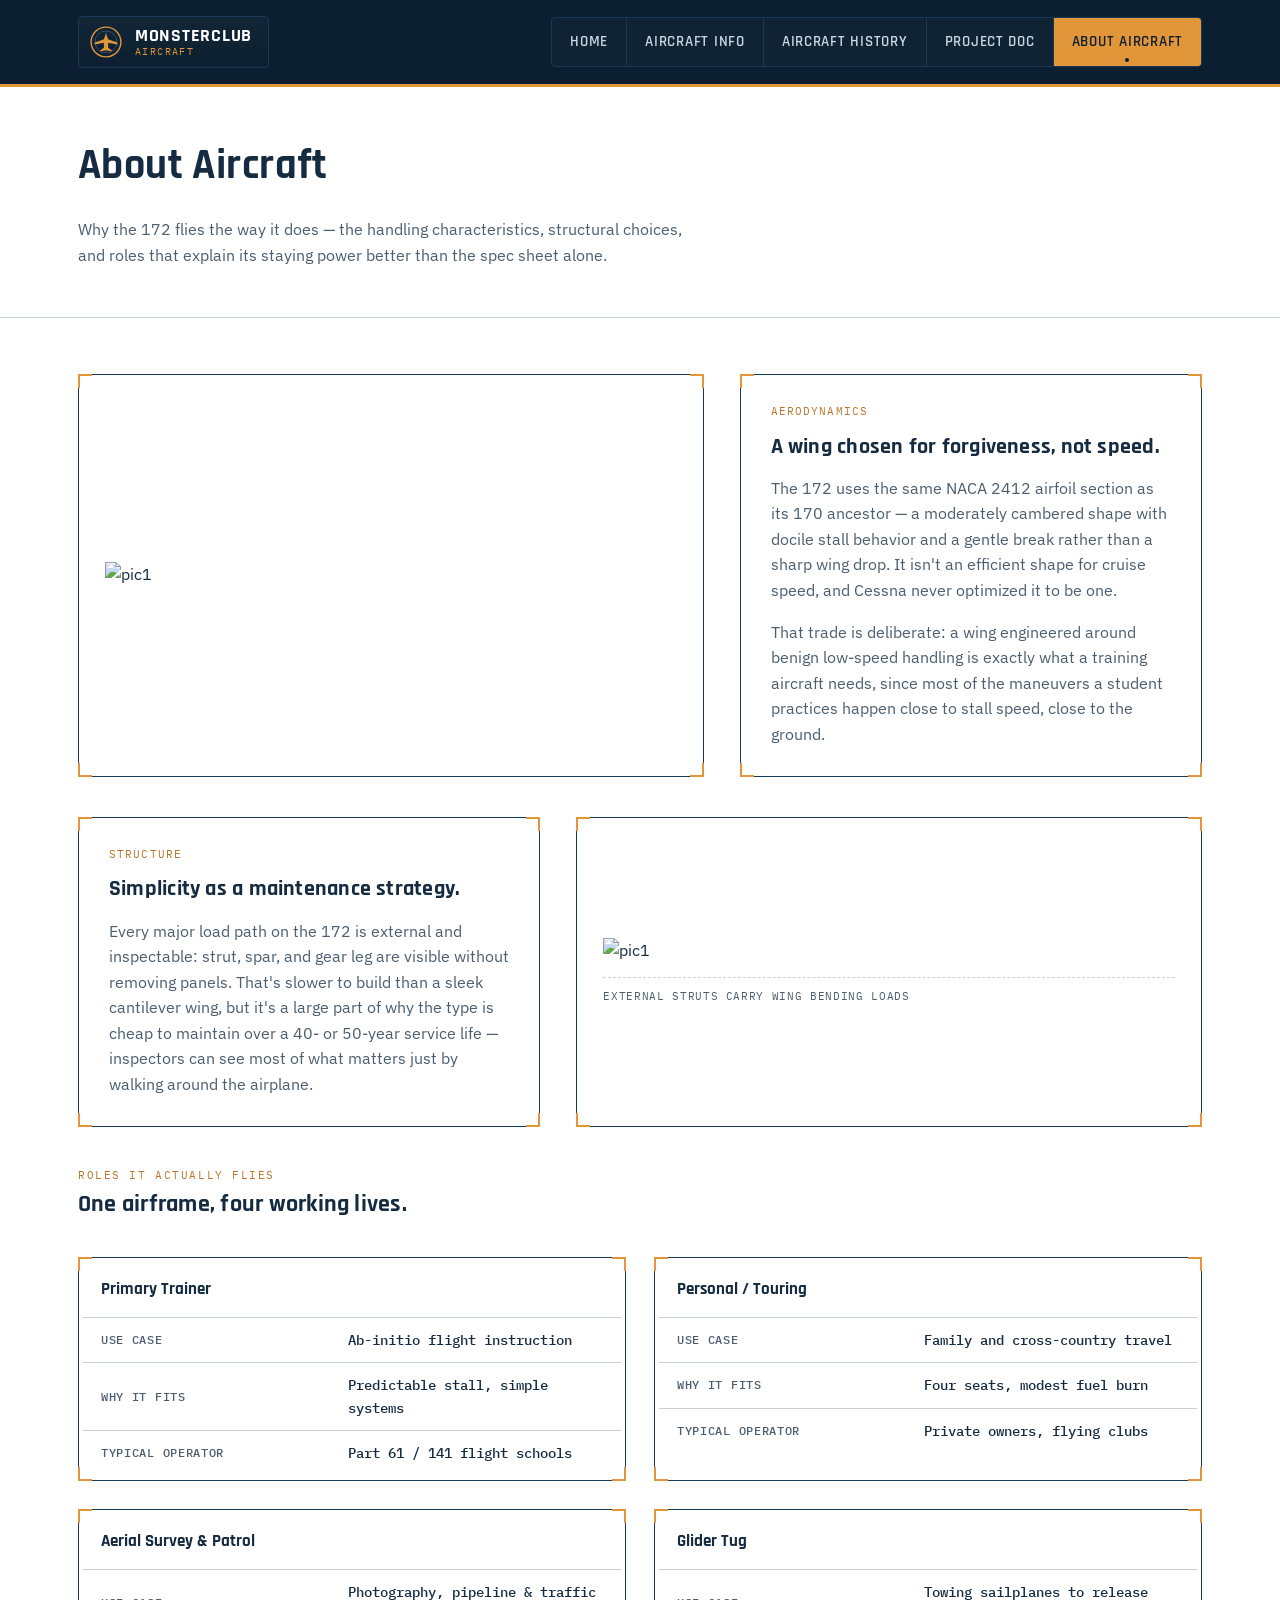
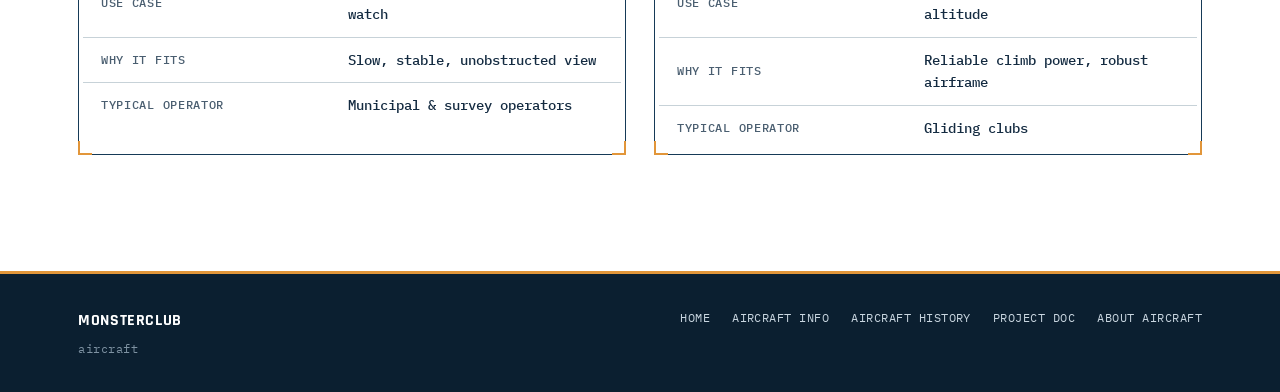
==== about-aircraft.html @ 70570956 "Add files via upload" ====
<!DOCTYPE html>
<html lang="en">
<head>
<meta charset="UTF-8">
<meta name="viewport" content="width=device-width, initial-scale=1.0">
<title>MONSTERCLUB — aircraft</title>
<link rel="stylesheet" href="css/style.css">
</head>
<body>

<header class="site-header">
  <div class="header-inner">
    <a href="index.html" class="brand">
      <svg viewBox="0 0 48 48" fill="none" xmlns="http://www.w3.org/2000/svg">
        <circle cx="24" cy="24" r="21" stroke="#E2963A" stroke-width="2"/>
        <circle cx="24" cy="24" r="15.5" stroke="#4A5E70" stroke-width="1"/>
        <path d="M24 10 L24 38 M8 24 L40 24" stroke="#4A5E70" stroke-width="1"/>
        <path d="M24 12 L21 20 L8 25 L8 27.5 L21 25 L21 32 L16 35.5 L16 37.5 L24 35.5 L32 37.5 L32 35.5 L27 32 L27 25 L40 27.5 L40 25 L27 20 Z" fill="#E2963A"/>
      </svg>
      <span class="brand-text">
        <span class="model">MONSTERCLUB</span>
        <span class="tag">aircraft</span>
      </span>
    </a>
    <nav class="main-nav" aria-label="Primary">
      <a href="index.html">Home</a>
      <a href="aircraft-info.html">Aircraft Info</a>
      <a href="aircraft-history.html">Aircraft History</a>
      <a href="project-doc.html">Project Doc</a>
      <a href="about-aircraft.html" class="active">About Aircraft</a>
    </nav>
  </div>
</header>

<main>

  <section class="page-head">
    <div class="wrap">
      <h1>About Aircraft</h1>
      <p class="lede">Why the 172 flies the way it does — the handling characteristics, structural choices, and roles that explain its staying power better than the spec sheet alone.</p>
    </div>
  </section>

  <section class="section">
    <div class="wrap">

      <div class="feature-row">
        <div class="figure plate">
          <span class="tick-br"></span><span class="tick-bl"></span>
          
          <img src="/Users/mindarc_jilton/Downloads/aircraft-site/pic1.jpeg" alt="pic1">

        </div>
        <div class="copy plate">
          <span class="tick-br"></span><span class="tick-bl"></span>
          <div class="idx">AERODYNAMICS</div>
          <h3>A wing chosen for forgiveness, not speed.</h3>
          <p>The 172 uses the same NACA 2412 airfoil section as its 170 ancestor — a moderately cambered shape with docile stall behavior and a gentle break rather than a sharp wing drop. It isn't an efficient shape for cruise speed, and Cessna never optimized it to be one.</p>
          <p>That trade is deliberate: a wing engineered around benign low-speed handling is exactly what a training aircraft needs, since most of the maneuvers a student practices happen close to stall speed, close to the ground.</p>
        </div>
      </div>

      <div class="feature-row reverse">
        <div class="figure plate">
          <span class="tick-br"></span><span class="tick-bl"></span>
          
          <img src="/Users/mindarc_jilton/Downloads/aircraft-site/pic1.jpeg" alt="pic1">

          <div class="cap">External struts carry wing bending loads</div>
        </div>
        <div class="copy plate">
          <span class="tick-br"></span><span class="tick-bl"></span>
          <div class="idx">STRUCTURE</div>
          <h3>Simplicity as a maintenance strategy.</h3>
          <p>Every major load path on the 172 is external and inspectable: strut, spar, and gear leg are visible without removing panels. That's slower to build than a sleek cantilever wing, but it's a large part of why the type is cheap to maintain over a 40- or 50-year service life — inspectors can see most of what matters just by walking around the airplane.</p>
        </div>
      </div>

      <div class="section-head" style="margin-top:20px;">
        <div class="kicker">Roles it actually flies</div>
        <h2>One airframe, four working lives.</h2>
      </div>

      <div class="spec-grid">
        <div class="spec-table-wrap plate">
          <span class="tick-br"></span><span class="tick-bl"></span>
          <table class="spec-table">
            <caption>Primary Trainer</caption>
            <tbody>
              <tr><th>Use case</th><td>Ab-initio flight instruction</td></tr>
              <tr><th>Why it fits</th><td>Predictable stall, simple systems</td></tr>
              <tr><th>Typical operator</th><td>Part 61 / 141 flight schools</td></tr>
            </tbody>
          </table>
        </div>
        <div class="spec-table-wrap plate">
          <span class="tick-br"></span><span class="tick-bl"></span>
          <table class="spec-table">
            <caption>Personal / Touring</caption>
            <tbody>
              <tr><th>Use case</th><td>Family and cross-country travel</td></tr>
              <tr><th>Why it fits</th><td>Four seats, modest fuel burn</td></tr>
              <tr><th>Typical operator</th><td>Private owners, flying clubs</td></tr>
            </tbody>
          </table>
        </div>
        <div class="spec-table-wrap plate">
          <span class="tick-br"></span><span class="tick-bl"></span>
          <table class="spec-table">
            <caption>Aerial Survey &amp; Patrol</caption>
            <tbody>
              <tr><th>Use case</th><td>Photography, pipeline &amp; traffic watch</td></tr>
              <tr><th>Why it fits</th><td>Slow, stable, unobstructed view</td></tr>
              <tr><th>Typical operator</th><td>Municipal &amp; survey operators</td></tr>
            </tbody>
          </table>
        </div>
        <div class="spec-table-wrap plate">
          <span class="tick-br"></span><span class="tick-bl"></span>
          <table class="spec-table">
            <caption>Glider Tug</caption>
            <tbody>
              <tr><th>Use case</th><td>Towing sailplanes to release altitude</td></tr>
              <tr><th>Why it fits</th><td>Reliable climb power, robust airframe</td></tr>
              <tr><th>Typical operator</th><td>Gliding clubs</td></tr>
            </tbody>
          </table>
        </div>
      </div>

    </div>
  </section>

</main>

<footer class="site-footer">
  <div class="footer-inner">
    <div>
      <div class="fbrand">MONSTERCLUB</div>
      <div class="fmeta">aircraft</div>
    </div>
    <nav class="footer-links" aria-label="Footer">
      <a href="index.html">Home</a>
      <a href="aircraft-info.html">Aircraft Info</a>
      <a href="aircraft-history.html">Aircraft History</a>
      <a href="project-doc.html">Project Doc</a>
      <a href="about-aircraft.html">About Aircraft</a>
    </nav>
  </div>
</footer>

</body>
</html>
---- css/style.css ----
/* =========================================================================
   CESSNA 172 SKYHAWK — REFERENCE SITE
   Design language: aeronautical technical drawing / spec plate
   ========================================================================= */

@import url('https://fonts.googleapis.com/css2?family=Rajdhani:wght@500;600;700&family=IBM+Plex+Sans:wght@400;500;600&family=IBM+Plex+Mono:wght@400;500&display=swap');

:root{
  /* --- color tokens --- */
  --paper:        #E8EDEF;   /* drafting-paper background, cool blue-grey */
  --paper-line:   #C7D2D8;   /* faint grid lines on paper */
  --panel:        #FFFFFF;   /* card / panel surface */
  --ink:          #142B41;   /* primary text / linework, deep aviation navy */
  --ink-soft:     #4A5E70;   /* secondary text, steel grey-blue */
  --navy-deep:    #0B1F30;   /* header / footer surface */
  --navy-mid:     #163A57;   /* borders on dark surface */
  --amber:        #E2963A;   /* instrument amber accent */
  --amber-dim:    #B9762A;
  --rivet:        #9BAAB6;   /* rivet dots / dividers */
  --ok-green:     #4C7A5E;   /* used sparingly, spec "in service" tag */

  --font-display: 'Rajdhani', 'Arial Narrow', sans-serif;
  --font-body:    'IBM Plex Sans', 'Segoe UI', sans-serif;
  --font-mono:    'IBM Plex Mono', 'Courier New', monospace;

  --max: 1180px;
}

*, *::before, *::after{ box-sizing: border-box; }

html{ scroll-behavior: smooth; }

body{
  margin: 0;
  background-attachment: fixed;
  color: var(--ink);
  font-family: var(--font-body);
  font-size: 16px;
  line-height: 1.6;
  -webkit-font-smoothing: antialiased;
}

img, svg{ display:block; max-width:100%; }

a{ color: inherit; }

h1, h2, h3{
  font-family: var(--font-display);
  font-weight: 700;
  letter-spacing: 0.01em;
  color: var(--ink);
  margin: 0 0 0.4em;
}

p{ margin: 0 0 1em; color: var(--ink-soft); }

.wrap{
  max-width: var(--max);
  margin: 0 auto;
  padding: 0 28px;
}

/* -------------------------------------------------------------------------
   Corner tick marks — signature device borrowed from engineering drawing
   sheets. Applied to any section with class "plate".
   ------------------------------------------------------------------------- */
.plate{
  position: relative;
  border: 1px solid var(--navy-mid);
  background: var(--panel);
}
.plate::before, .plate::after,
.plate .tick-br, .plate .tick-bl{
  content:"";
  position:absolute;
  width:14px; height:14px;
  border: 2px solid var(--amber);
}
.plate::before{ top:-1px; left:-1px; border-right:0; border-bottom:0; }
.plate::after{ top:-1px; right:-1px; border-left:0; border-bottom:0; }
.plate .tick-bl{ bottom:-1px; left:-1px; border-right:0; border-top:0; }
.plate .tick-br{ bottom:-1px; right:-1px; border-left:0; border-top:0; }

/* =========================================================================
   HEADER  /  NAV  — "spec plate" bar referencing the wireframe layout
   ========================================================================= */
.site-header{
  background: var(--navy-deep);
  border-bottom: 3px solid var(--amber);
  position: sticky;
  top: 0;
  z-index: 50;
}
.header-inner{
  max-width: var(--max);
  margin: 0 auto;
  padding: 16px 28px;
  display:flex;
  align-items:center;
  justify-content: space-between;
  gap: 24px;
  flex-wrap: wrap;
}

.brand{
  display:flex;
  align-items:center;
  gap:12px;
  text-decoration:none;
  color:#fff;
  border: 1px solid var(--navy-mid);
  padding: 8px 16px 8px 10px;
  border-radius: 4px;
  background: linear-gradient(180deg, rgba(255,255,255,0.03), transparent);
}
.brand svg{ width:34px; height:34px; flex:none; }
.brand-text{ display:flex; flex-direction:column; line-height:1.1; }
.brand-text .model{
  font-family: var(--font-display);
  font-weight:700;
  font-size:1.15rem;
  letter-spacing:0.04em;
  color:#fff;
}
.brand-text .tag{
  font-family: var(--font-mono);
  font-size:0.62rem;
  letter-spacing:0.14em;
  color: var(--amber);
  text-transform: uppercase;
}

.main-nav{
  display:flex;
  border: 1px solid var(--navy-mid);
  border-radius: 4px;
  overflow:hidden;
  background: rgba(255,255,255,0.02);
}
.main-nav a{
  font-family: var(--font-display);
  font-weight: 600;
  font-size: 0.92rem;
  letter-spacing: 0.05em;
  text-transform: uppercase;
  color: #C9D6E0;
  text-decoration:none;
  padding: 12px 18px;
  border-right: 1px solid var(--navy-mid);
  position:relative;
  transition: color .15s ease, background .15s ease;
  white-space:nowrap;
}
.main-nav a:last-child{ border-right:none; }
.main-nav a:hover{ color:#fff; background: rgba(226,150,58,0.12); }
.main-nav a.active{ color: var(--navy-deep); background: var(--amber); }
.main-nav a.active::after{
  content:"";
  position:absolute; left:50%; bottom:4px;
  width:4px; height:4px; background:var(--navy-deep);
  transform:translateX(-50%);
  border-radius:50%;
}

.nav-toggle{ display:none; }

/* =========================================================================
   HERO
   ========================================================================= */
.hero{
  border-bottom: 1px solid var(--paper-line);
  padding: 64px 0 56px;
}
.hero-inner{
  display:grid;
  grid-template-columns: 1.1fr 0.9fr;
  gap: 48px;
  align-items:center;
}
.eyebrow{
  font-family: var(--font-mono);
  font-size: 0.72rem;
  letter-spacing: 0.18em;
  text-transform: uppercase;
  color: var(--amber-dim);
  display:flex;
  align-items:center;
  gap:10px;
  margin-bottom: 14px;
}
.eyebrow::before{
  content:"";
  width: 22px; height: 1px;
  background: var(--amber-dim);
}
.hero h1{
  font-size: clamp(2.1rem, 4vw, 3.2rem);
  line-height: 1.05;
}
.hero h1 span{ color: var(--amber-dim); }
.hero .lede{ font-size: 1.05rem; max-width: 46ch; }

.spec-strip{
  display:flex;
  gap: 0;
  margin-top: 28px;
  border: 1px solid var(--paper-line);
  background: var(--panel);
}
.spec-strip div{
  flex:1;
  padding: 14px 16px;
  border-right: 1px solid var(--paper-line);
}
.spec-strip div:last-child{ border-right:none; }
.spec-strip .n{
  font-family: var(--font-display);
  font-weight:700;
  font-size:1.35rem;
  color: var(--ink);
  display:block;
}
.spec-strip .l{
  font-family: var(--font-mono);
  font-size: 0.66rem;
  letter-spacing: 0.08em;
  text-transform: uppercase;
  color: var(--ink-soft);
}

.hero-figure{
  padding: 18px;
}
.hero-figure img{ width:100%; height:auto; }
.hero-figure .cap{
  margin-top:10px;
  font-family: var(--font-mono);
  font-size:0.68rem;
  letter-spacing:0.06em;
  color: var(--ink-soft);
  text-align:center;
  text-transform:uppercase;
}

/* =========================================================================
   PAGE HEADER (non-home pages)
   ========================================================================= */
.page-head{
  padding: 46px 0 32px;
  border-bottom: 1px solid var(--paper-line);
}
.page-head h1{ font-size: clamp(1.8rem, 3.4vw, 2.6rem); }
.page-head .lede{ max-width: 62ch; font-size:1.02rem; }
.breadcrumb{
  font-family: var(--font-mono);
  font-size:0.7rem;
  letter-spacing:0.1em;
  text-transform:uppercase;
  color: var(--ink-soft);
  margin-bottom: 12px;
}
.breadcrumb .amber{ color: var(--amber-dim); }

/* =========================================================================
   FEATURE ROWS  — the "image / description" pairing from the wireframe
   ========================================================================= */
.section{ padding: 56px 0; }
.section.alt{ background: rgba(255,255,255,0.35); }

.section-head{ margin-bottom: 34px; max-width: 70ch; }
.section-head .kicker{
  font-family: var(--font-mono);
  font-size:0.7rem;
  letter-spacing:0.14em;
  text-transform:uppercase;
  color: var(--amber-dim);
}

.feature-row{
  display:grid;
  grid-template-columns: 1.15fr 0.85fr;
  gap: 36px;
  align-items: stretch;
  margin-bottom: 40px;
}
.feature-row.reverse{ grid-template-columns: 0.85fr 1.15fr; }
.feature-row.reverse .figure{ order:2; }
.feature-row.reverse .copy{ order:1; }

.figure{
  padding: 26px;
  display:flex;
  flex-direction:column;
  justify-content:center;
  min-height: 260px;
}
.figure svg{ width:100%; height:auto; }
.figure .cap{
  margin-top:14px;
  font-family: var(--font-mono);
  font-size:0.68rem;
  letter-spacing:0.06em;
  text-transform:uppercase;
  color: var(--ink-soft);
  border-top: 1px dashed var(--paper-line);
  padding-top:10px;
}

.copy{
  padding: 28px 30px;
  display:flex;
  flex-direction:column;
  justify-content:center;
}
.copy .idx{
  font-family: var(--font-mono);
  font-size: 0.7rem;
  color: var(--amber-dim);
  letter-spacing: 0.1em;
  margin-bottom: 8px;
}
.copy h3{ font-size: 1.4rem; margin-bottom: 0.5em; }
.copy p:last-child{ margin-bottom: 0; }
.copy ul{ margin: 10px 0 0; padding-left: 18px; color: var(--ink-soft); }
.copy li{ margin-bottom: 6px; }

/* =========================================================================
   SPEC TABLE (aircraft info)
   ========================================================================= */
.spec-table-wrap{ padding: 4px; }
table.spec-table{
  width:100%;
  border-collapse: collapse;
  font-family: var(--font-mono);
  font-size: 0.88rem;
}
table.spec-table caption{
  text-align:left;
  font-family: var(--font-display);
  font-size:1.05rem;
  font-weight:700;
  padding: 14px 18px;
  border-bottom: 1px solid var(--paper-line);
}
table.spec-table th, table.spec-table td{
  text-align:left;
  padding: 11px 18px;
  border-bottom: 1px solid var(--paper-line);
}
table.spec-table th{
  width: 46%;
  color: var(--ink-soft);
  font-weight:500;
  text-transform:uppercase;
  font-size:0.72rem;
  letter-spacing:0.06em;
}
table.spec-table td{ color: var(--ink); font-weight:500; }
table.spec-table tr:last-child th,
table.spec-table tr:last-child td{ border-bottom:none; }
table.spec-table tbody tr:hover{ background: rgba(226,150,58,0.06); }

.spec-grid{
  display:grid;
  grid-template-columns: 1fr 1fr;
  gap: 28px;
}

/* =========================================================================
   TIMELINE  (aircraft history) — numbering justified: real chronology
   ========================================================================= */
.timeline{
  position:relative;
  margin-top: 10px;
  padding-left: 6px;
}
.timeline::before{
  content:"";
  position:absolute;
  left: 63px;
  top: 6px; bottom: 6px;
  width: 1px;
  background: repeating-linear-gradient(var(--navy-mid) 0 6px, transparent 6px 11px);
}
.t-item{
  display:grid;
  grid-template-columns: 70px 40px 1fr;
  gap: 0 18px;
  margin-bottom: 30px;
}
.t-year{
  font-family: var(--font-mono);
  font-weight:500;
  font-size:0.95rem;
  color: var(--ink);
  padding-top: 3px;
  text-align:right;
}
.t-dot{
  display:flex; justify-content:center;
}
.t-dot span{
  width:12px; height:12px;
  border-radius:50%;
  background: var(--amber);
  border: 2px solid var(--panel);
  box-shadow: 0 0 0 1px var(--navy-mid);
  margin-top:4px;
}
.t-body{
  background: var(--panel);
  border: 1px solid var(--paper-line);
  padding: 14px 18px;
}
.t-body h4{
  font-family: var(--font-display);
  font-size: 1.05rem;
  margin: 0 0 4px;
}
.t-body p{ margin:0; font-size:0.95rem; }

/* =========================================================================
   DOC LIST  (project doc page)
   ========================================================================= */
.doc-list{
  display:grid;
  grid-template-columns: repeat(2, 1fr);
  gap: 20px;
}
.doc-card{
  background: var(--panel);
  border: 1px solid var(--paper-line);
  padding: 20px 22px;
  display:flex;
  gap: 16px;
}
.doc-card .doc-icon{
  flex:none;
  width:42px; height:42px;
  border:1px solid var(--navy-mid);
  display:flex; align-items:center; justify-content:center;
  color: var(--amber-dim);
}
.doc-card h4{
  font-family: var(--font-display);
  font-size:1.05rem;
  margin:0 0 4px;
}
.doc-meta{
  font-family: var(--font-mono);
  font-size: 0.68rem;
  letter-spacing:0.05em;
  text-transform:uppercase;
  color: var(--ink-soft);
  margin-top:8px;
  display:block;
}
.doc-card p{ font-size:0.92rem; margin:0; }

/* =========================================================================
   CALLOUT / NOTE BLOCK
   ========================================================================= */
.callout{
  border-left: 3px solid var(--amber);
  background: var(--panel);
  padding: 16px 20px;
  font-family: var(--font-mono);
  font-size: 0.86rem;
  color: var(--ink-soft);
  margin: 30px 0;
}
.callout strong{ color: var(--ink); }

/* =========================================================================
   FOOTER
   ========================================================================= */
.site-footer{
  background: var(--navy-deep);
  color: #A9B8C4;
  margin-top: 60px;
  border-top: 3px solid var(--amber);
}
.footer-inner{
  max-width: var(--max);
  margin:0 auto;
  padding: 34px 28px;
  display:flex;
  justify-content:space-between;
  align-items:flex-start;
  gap: 24px;
  flex-wrap:wrap;
}
.footer-inner .fbrand{
  font-family: var(--font-display);
  color:#fff;
  font-weight:700;
  letter-spacing:0.04em;
}
.footer-inner .fmeta{
  font-family: var(--font-mono);
  font-size:0.72rem;
  letter-spacing:0.05em;
  color: #7E92A2;
  margin-top:6px;
}
.footer-links{
  display:flex; gap:22px; flex-wrap:wrap;
  font-family: var(--font-mono);
  font-size:0.75rem;
  letter-spacing:0.04em;
  text-transform:uppercase;
}
.footer-links a{ text-decoration:none; color:#C9D6E0; }
.footer-links a:hover{ color: var(--amber); }

/* =========================================================================
   RESPONSIVE
   ========================================================================= */
@media (max-width: 880px){
  .hero-inner{ grid-template-columns: 1fr; }
  .feature-row, .feature-row.reverse{ grid-template-columns: 1fr; }
  .feature-row.reverse .figure, .feature-row.reverse .copy{ order:0; }
  .spec-grid{ grid-template-columns: 1fr; }
  .doc-list{ grid-template-columns: 1fr; }
  .spec-strip{ flex-wrap:wrap; }
  .spec-strip div{ flex: 1 1 50%; border-bottom: 1px solid var(--paper-line); }
}

@media (max-width: 700px){
  .header-inner{ flex-direction:column; align-items:stretch; }
  .main-nav{ flex-wrap:wrap; }
  .main-nav a{ flex:1 1 auto; text-align:center; border-bottom:1px solid var(--navy-mid); }
}

/* Reduced motion */
@media (prefers-reduced-motion: reduce){
  html{ scroll-behavior:auto; }
  *{ transition:none !important; }
}

/* Visible keyboard focus */
a:focus-visible, button:focus-visible{
  outline: 2px solid var(--amber);
  outline-offset: 2px;
}
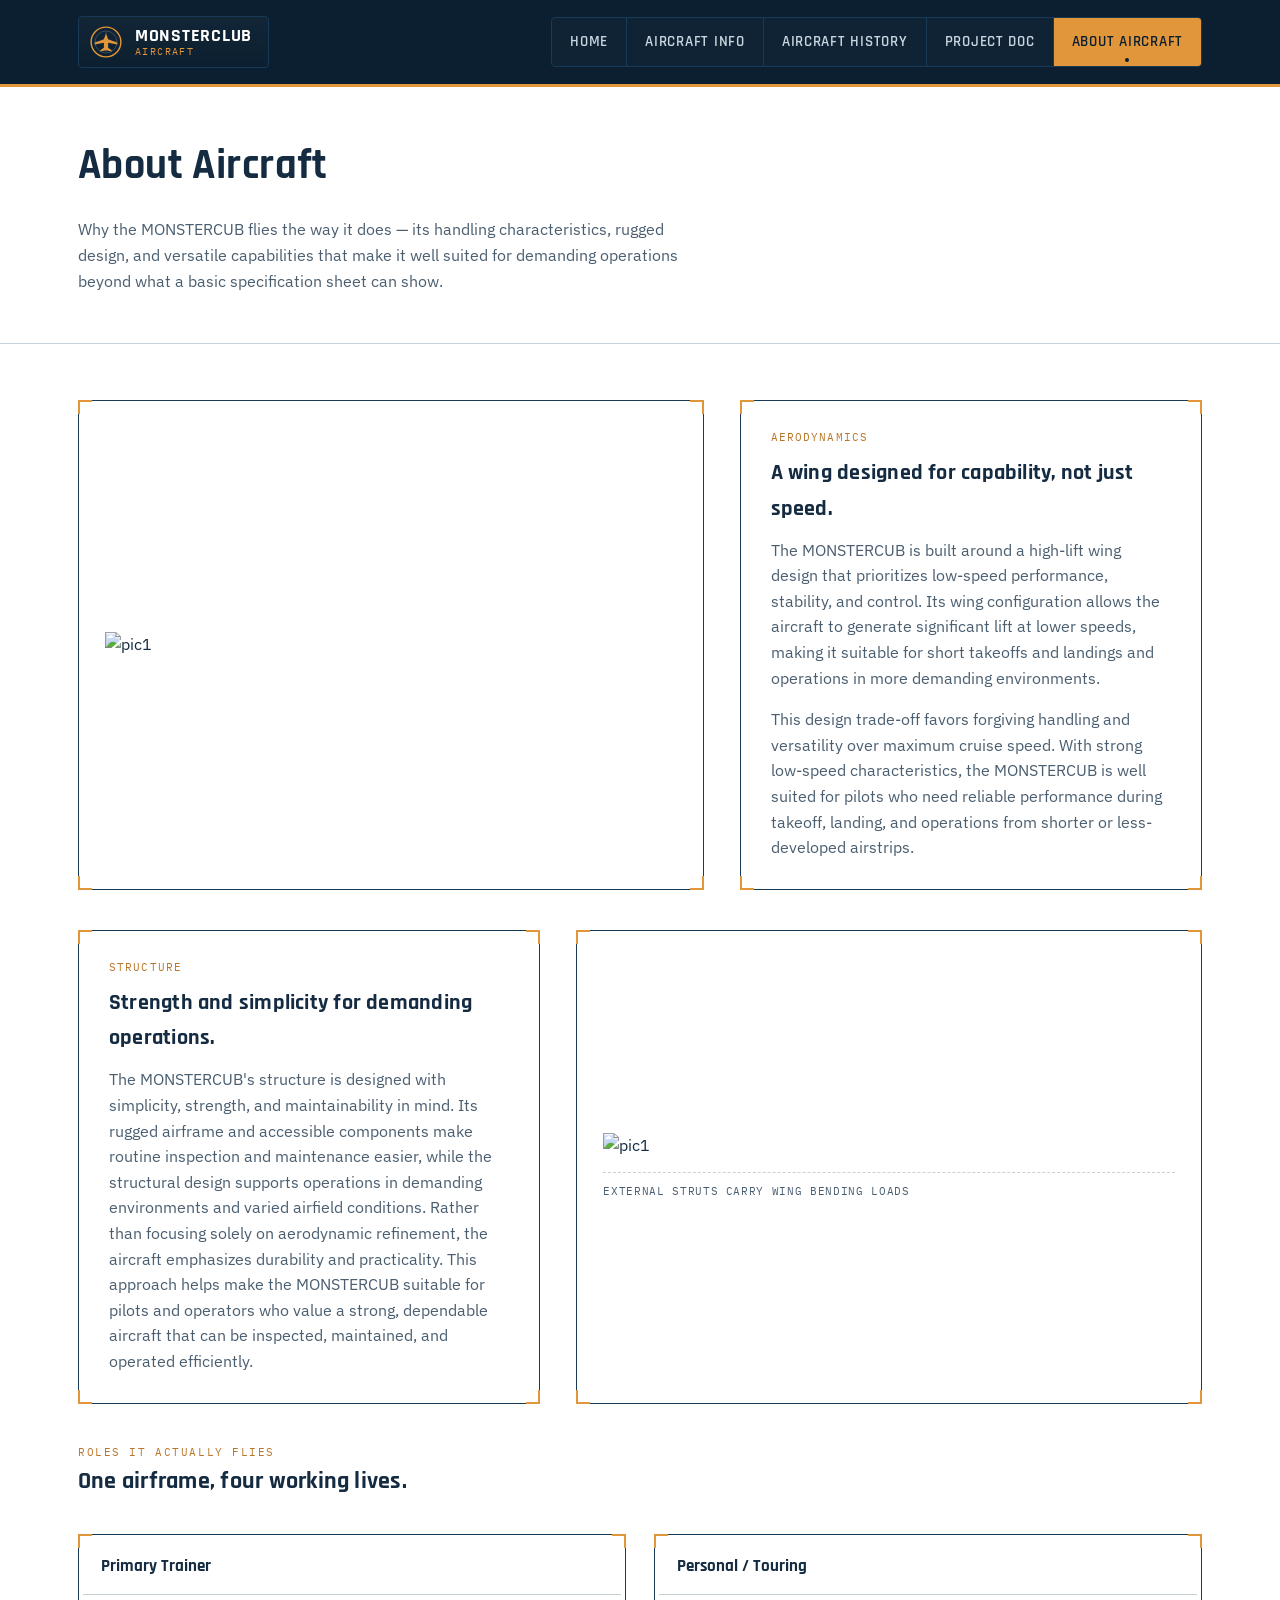
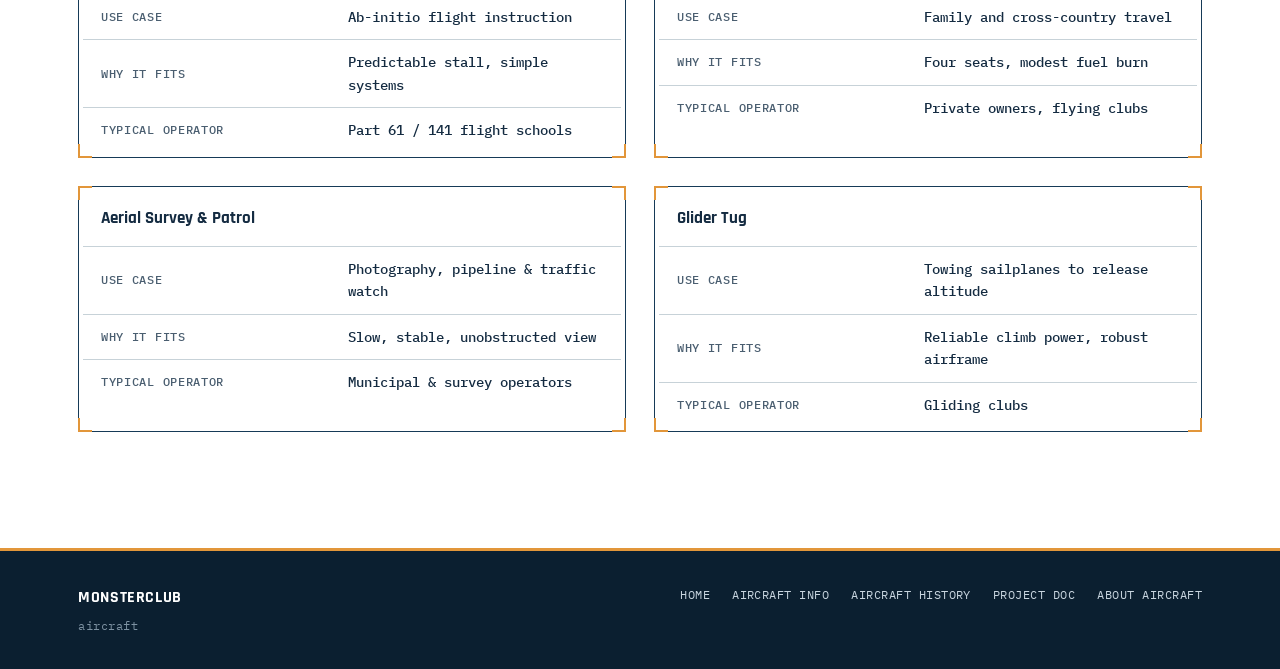
==== commit 34007320: "Update about-aircraft.html" ====
--- a/about-aircraft.html
+++ b/about-aircraft.html
@@ -37,7 +37,7 @@
   <section class="page-head">
     <div class="wrap">
       <h1>About Aircraft</h1>
-      <p class="lede">Why the 172 flies the way it does — the handling characteristics, structural choices, and roles that explain its staying power better than the spec sheet alone.</p>
+      <p class="lede">Why the MONSTERCUB flies the way it does — its handling characteristics, rugged design, and versatile capabilities that make it well suited for demanding operations beyond what a basic specification sheet can show.</p>
     </div>
   </section>
 
@@ -54,9 +54,9 @@
         <div class="copy plate">
           <span class="tick-br"></span><span class="tick-bl"></span>
           <div class="idx">AERODYNAMICS</div>
-          <h3>A wing chosen for forgiveness, not speed.</h3>
-          <p>The 172 uses the same NACA 2412 airfoil section as its 170 ancestor — a moderately cambered shape with docile stall behavior and a gentle break rather than a sharp wing drop. It isn't an efficient shape for cruise speed, and Cessna never optimized it to be one.</p>
-          <p>That trade is deliberate: a wing engineered around benign low-speed handling is exactly what a training aircraft needs, since most of the maneuvers a student practices happen close to stall speed, close to the ground.</p>
+          <h3>A wing designed for capability, not just speed.</h3>
+          <p>The MONSTERCUB is built around a high-lift wing design that prioritizes low-speed performance, stability, and control. Its wing configuration allows the aircraft to generate significant lift at lower speeds, making it suitable for short takeoffs and landings and operations in more demanding environments.</p>
+          <p>This design trade-off favors forgiving handling and versatility over maximum cruise speed. With strong low-speed characteristics, the MONSTERCUB is well suited for pilots who need reliable performance during takeoff, landing, and operations from shorter or less-developed airstrips.</p>
         </div>
       </div>
 
@@ -71,8 +71,10 @@
         <div class="copy plate">
           <span class="tick-br"></span><span class="tick-bl"></span>
           <div class="idx">STRUCTURE</div>
-          <h3>Simplicity as a maintenance strategy.</h3>
-          <p>Every major load path on the 172 is external and inspectable: strut, spar, and gear leg are visible without removing panels. That's slower to build than a sleek cantilever wing, but it's a large part of why the type is cheap to maintain over a 40- or 50-year service life — inspectors can see most of what matters just by walking around the airplane.</p>
+          <h3>Strength and simplicity for demanding operations.</h3>
+          <p>The MONSTERCUB's structure is designed with simplicity, strength, and maintainability in mind. Its rugged airframe and accessible components make routine inspection and maintenance easier, while the structural design supports operations in demanding environments and varied airfield conditions.
+
+Rather than focusing solely on aerodynamic refinement, the aircraft emphasizes durability and practicality. This approach helps make the MONSTERCUB suitable for pilots and operators who value a strong, dependable aircraft that can be inspected, maintained, and operated efficiently.</p>
         </div>
       </div>
 
--- a/css/style.css
+++ b/css/style.css
@@ -377,7 +377,7 @@
 .timeline::before{
   content:"";
   position:absolute;
-  left: 63px;
+  left: 50px;
   top: 6px; bottom: 6px;
   width: 1px;
   background: repeating-linear-gradient(var(--navy-mid) 0 6px, transparent 6px 11px);
@@ -433,6 +433,7 @@
   padding: 20px 22px;
   display:flex;
   gap: 16px;
+  align-items: center;
 }
 .doc-card .doc-icon{
   flex:none;
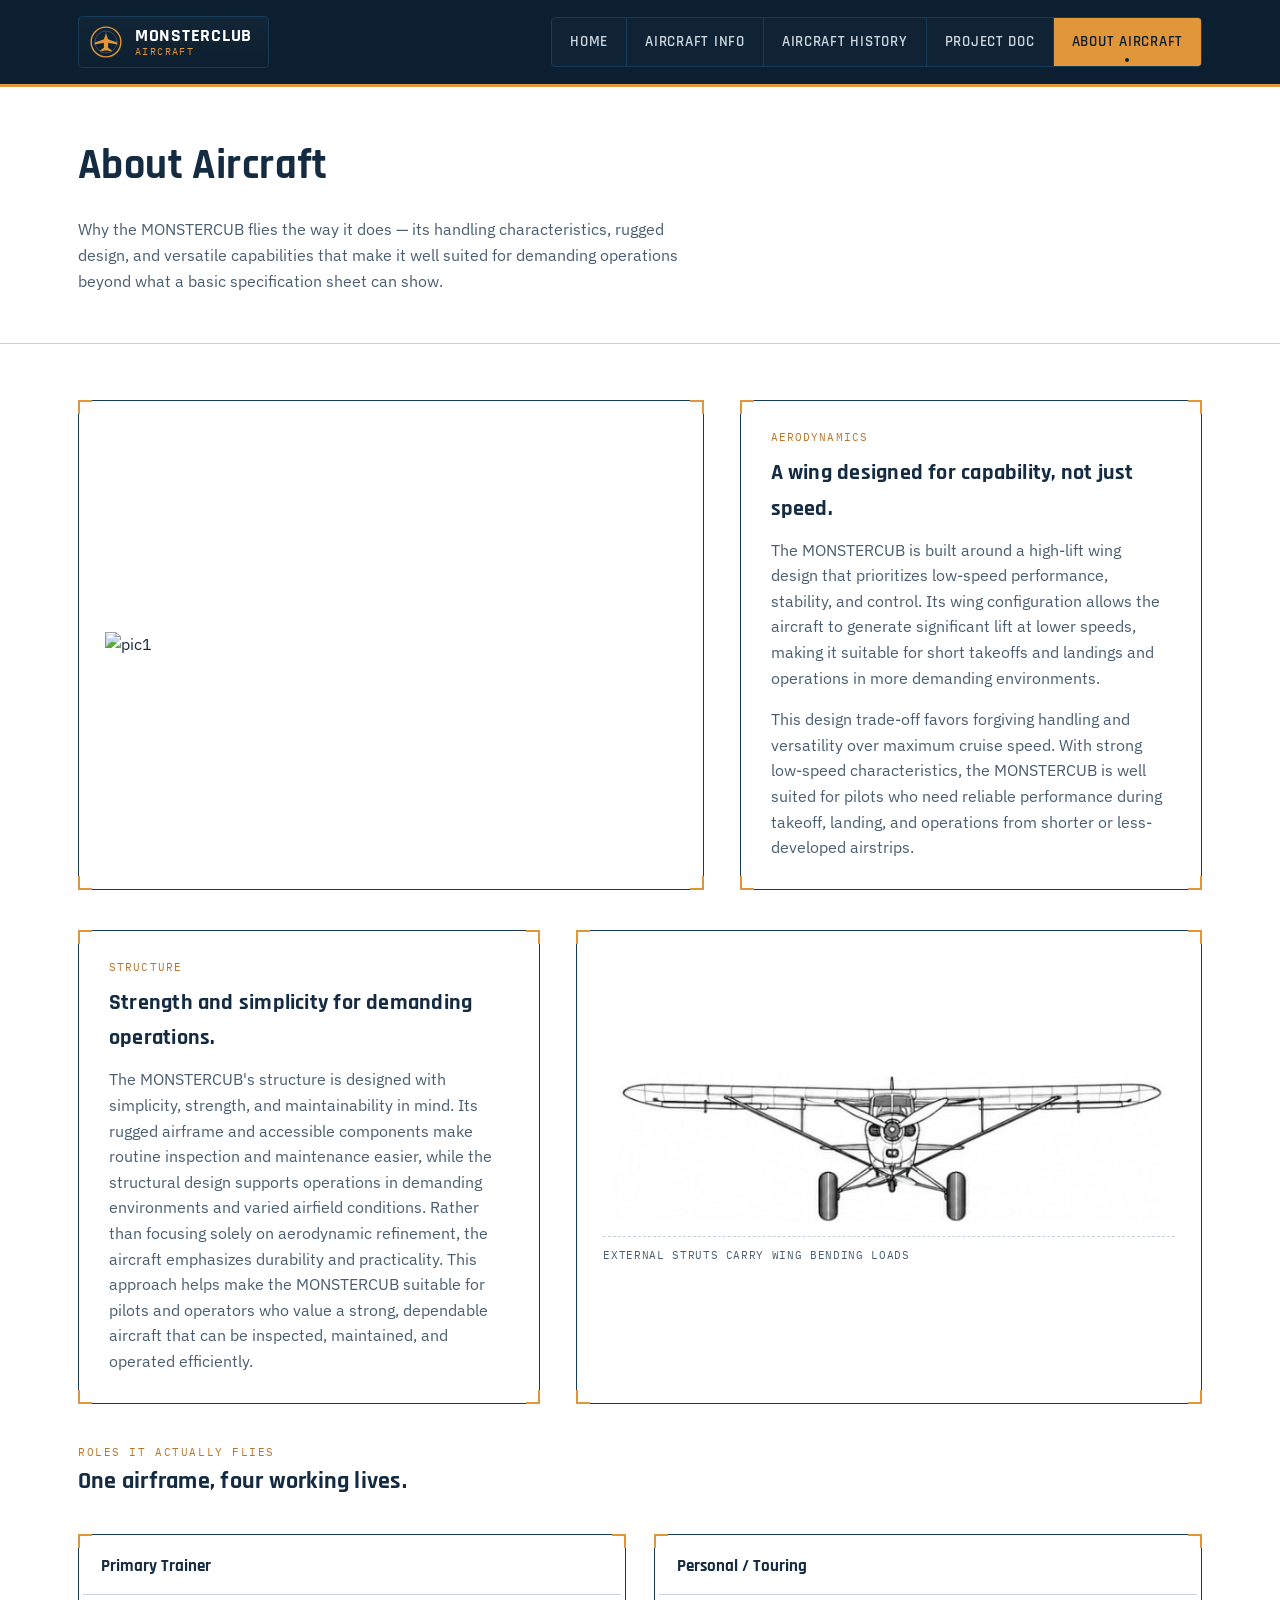
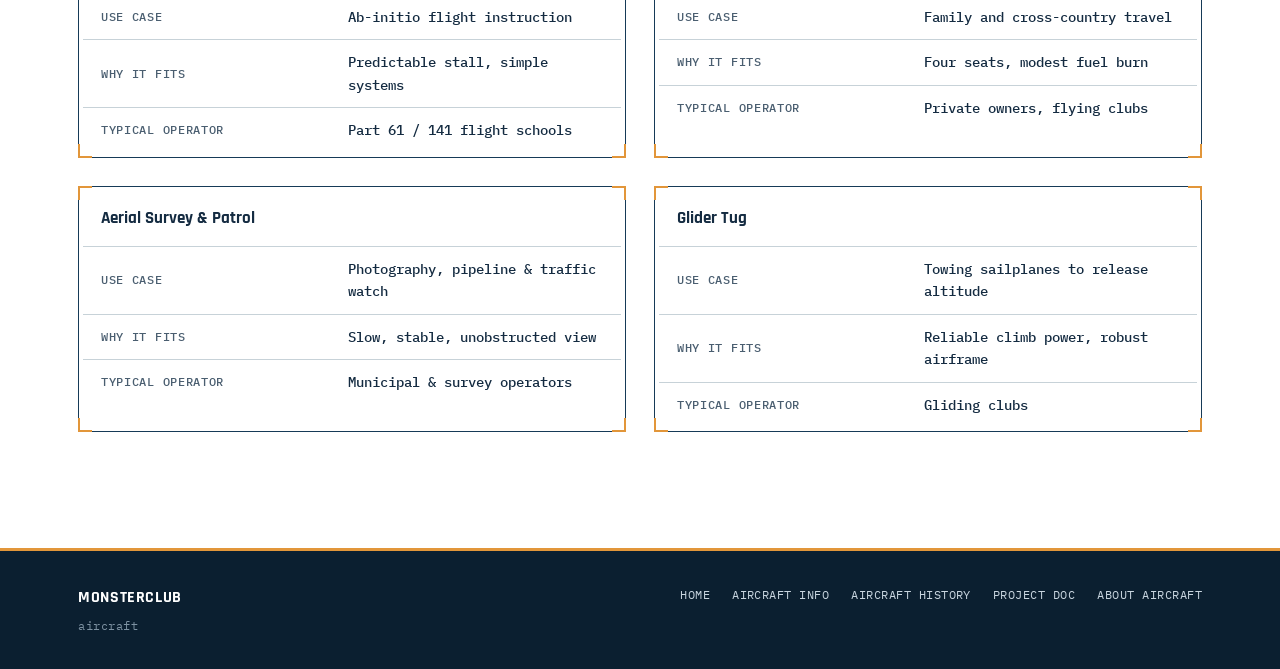
==== commit 7563d6b2: "Update about-aircraft.html" ====
--- a/about-aircraft.html
+++ b/about-aircraft.html
@@ -64,7 +64,7 @@
         <div class="figure plate">
           <span class="tick-br"></span><span class="tick-bl"></span>
           
-          <img src="/Users/mindarc_jilton/Downloads/aircraft-site/pic1.jpeg" alt="pic1">
+          <img src="pic1-front-view.jpg" alt="pic1">
 
           <div class="cap">External struts carry wing bending loads</div>
         </div>
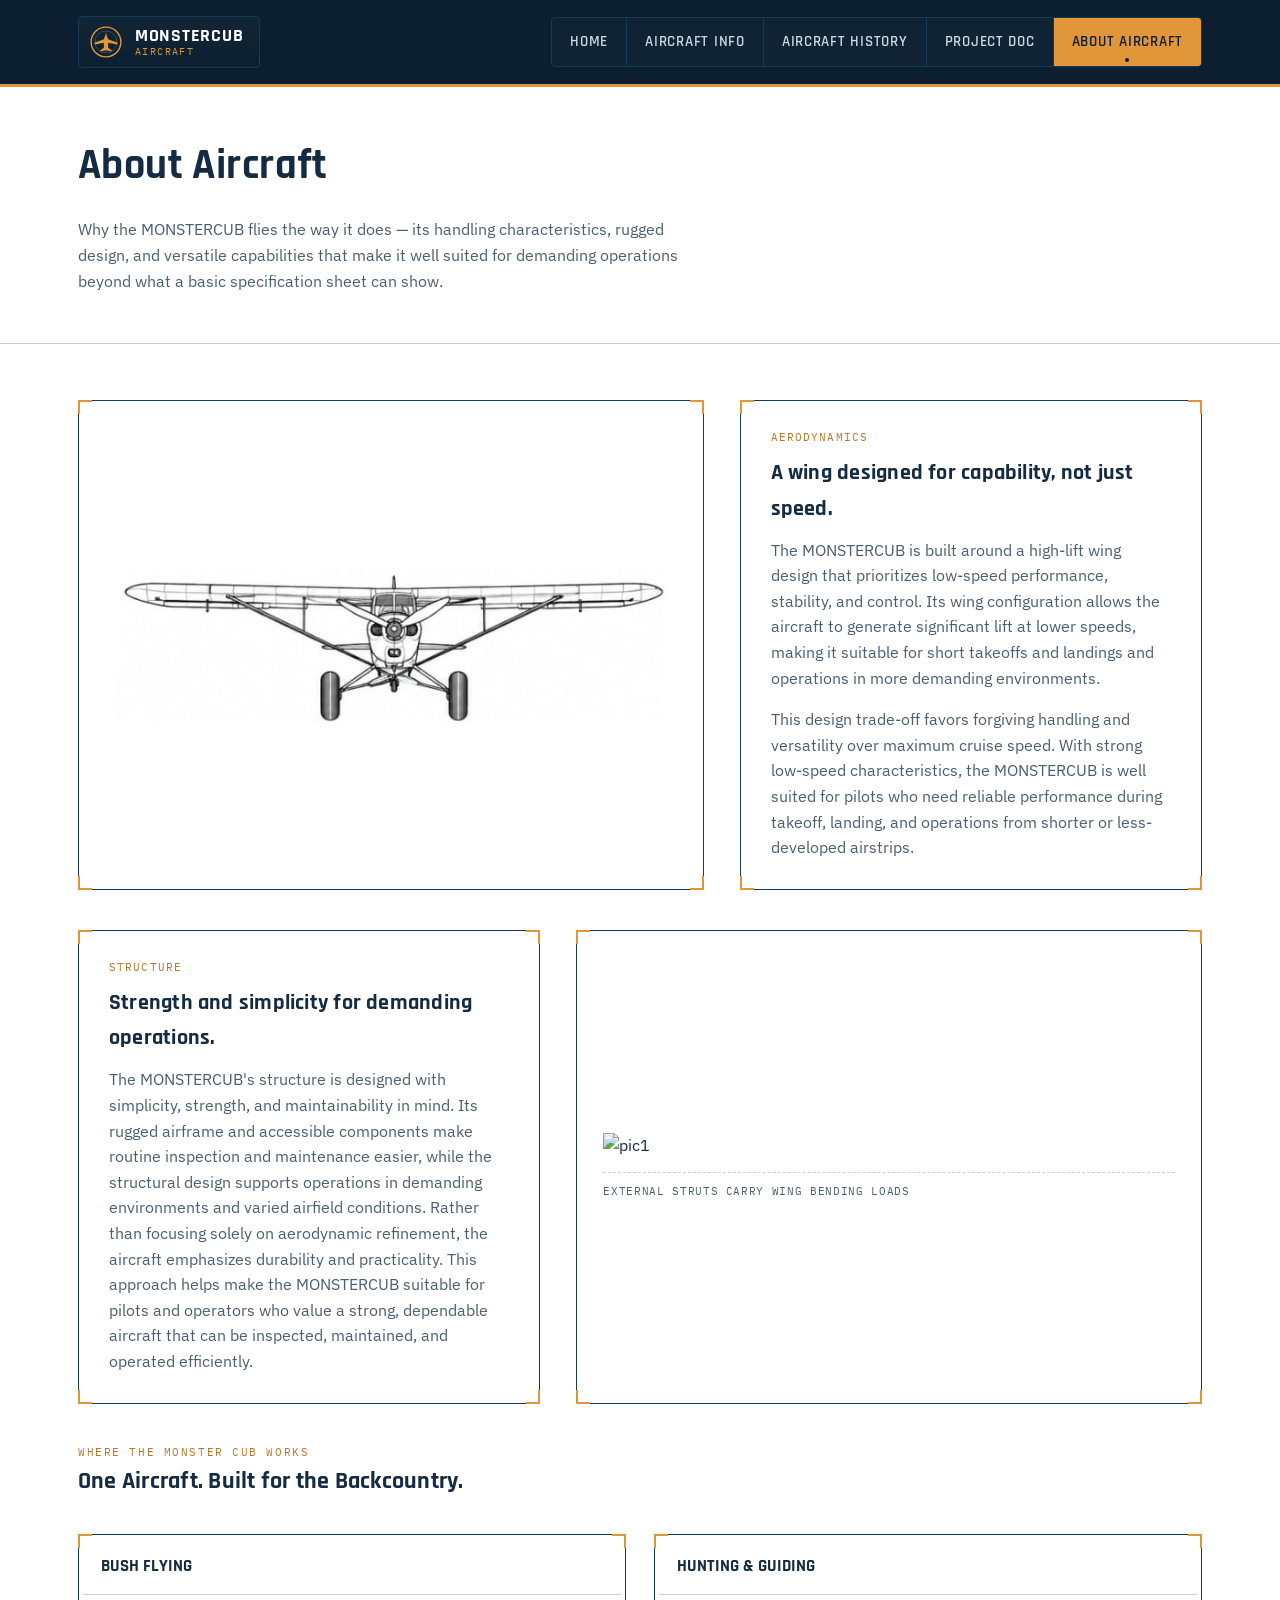
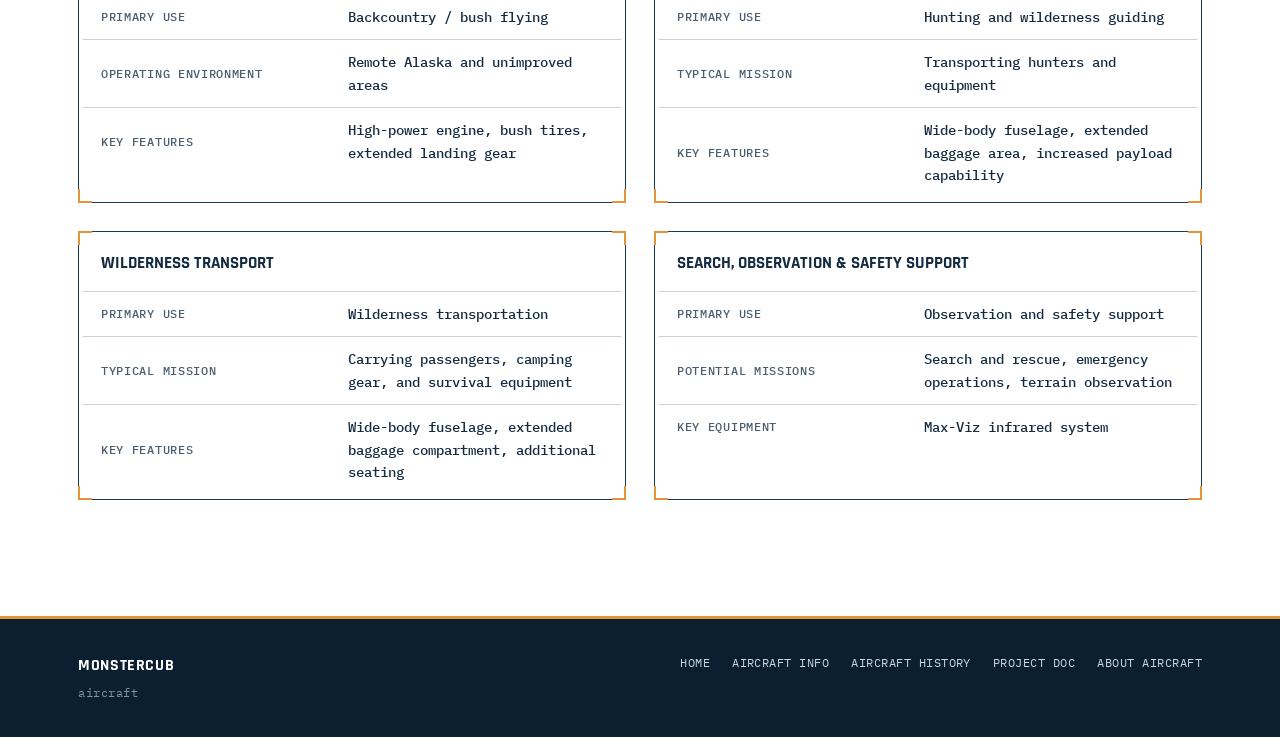
==== commit ce25bdd1: "Update about-aircraft.html" ====
--- a/about-aircraft.html
+++ b/about-aircraft.html
@@ -18,7 +18,7 @@
         <path d="M24 12 L21 20 L8 25 L8 27.5 L21 25 L21 32 L16 35.5 L16 37.5 L24 35.5 L32 37.5 L32 35.5 L27 32 L27 25 L40 27.5 L40 25 L27 20 Z" fill="#E2963A"/>
       </svg>
       <span class="brand-text">
-        <span class="model">MONSTERCLUB</span>
+        <span class="model">MONSTERCUB</span>
         <span class="tag">aircraft</span>
       </span>
     </a>
@@ -48,7 +48,7 @@
         <div class="figure plate">
           <span class="tick-br"></span><span class="tick-bl"></span>
           
-          <img src="/Users/mindarc_jilton/Downloads/aircraft-site/pic1.jpeg" alt="pic1">
+          <img src="pic1-front-view.jpg" alt="pic1">
 
         </div>
         <div class="copy plate">
@@ -64,7 +64,7 @@
         <div class="figure plate">
           <span class="tick-br"></span><span class="tick-bl"></span>
           
-          <img src="pic1-front-view.jpg" alt="pic1">
+          <img src="pic1-mostercub-structure" alt="pic1">
 
           <div class="cap">External struts carry wing bending loads</div>
         </div>
@@ -79,52 +79,52 @@
       </div>
 
       <div class="section-head" style="margin-top:20px;">
-        <div class="kicker">Roles it actually flies</div>
-        <h2>One airframe, four working lives.</h2>
+        <div class="kicker">Where the Monster Cub Works</div>
+        <h2>One Aircraft. Built for the Backcountry.</h2>
       </div>
 
       <div class="spec-grid">
         <div class="spec-table-wrap plate">
           <span class="tick-br"></span><span class="tick-bl"></span>
           <table class="spec-table">
-            <caption>Primary Trainer</caption>
+            <caption>BUSH FLYING</caption>
             <tbody>
-              <tr><th>Use case</th><td>Ab-initio flight instruction</td></tr>
-              <tr><th>Why it fits</th><td>Predictable stall, simple systems</td></tr>
-              <tr><th>Typical operator</th><td>Part 61 / 141 flight schools</td></tr>
+              <tr><th>Primary Use</th><td>Backcountry / bush flying</td></tr>
+              <tr><th>Operating Environment</th><td>Remote Alaska and unimproved areas</td></tr>
+              <tr><th>Key Features</th><td>High-power engine, bush tires, extended landing gear</td></tr>
             </tbody>
           </table>
         </div>
         <div class="spec-table-wrap plate">
           <span class="tick-br"></span><span class="tick-bl"></span>
           <table class="spec-table">
-            <caption>Personal / Touring</caption>
+            <caption>HUNTING & GUIDING</caption>
             <tbody>
-              <tr><th>Use case</th><td>Family and cross-country travel</td></tr>
-              <tr><th>Why it fits</th><td>Four seats, modest fuel burn</td></tr>
-              <tr><th>Typical operator</th><td>Private owners, flying clubs</td></tr>
+              <tr><th>Primary Use</th><td>Hunting and wilderness guiding</td></tr>
+              <tr><th>Typical Mission</th><td>Transporting hunters and equipment</td></tr>
+              <tr><th>Key Features</th><td>Wide-body fuselage, extended baggage area, increased payload capability</td></tr>
             </tbody>
           </table>
         </div>
         <div class="spec-table-wrap plate">
           <span class="tick-br"></span><span class="tick-bl"></span>
           <table class="spec-table">
-            <caption>Aerial Survey &amp; Patrol</caption>
+            <caption>WILDERNESS TRANSPORT</caption>
             <tbody>
-              <tr><th>Use case</th><td>Photography, pipeline &amp; traffic watch</td></tr>
-              <tr><th>Why it fits</th><td>Slow, stable, unobstructed view</td></tr>
-              <tr><th>Typical operator</th><td>Municipal &amp; survey operators</td></tr>
+              <tr><th>Primary Use</th><td>Wilderness transportation</td></tr>
+              <tr><th>Typical Mission</th><td>Carrying passengers, camping gear, and survival equipment</td></tr>
+              <tr><th>Key Features</th><td>Wide-body fuselage, extended baggage compartment, additional seating</td></tr>
             </tbody>
           </table>
         </div>
         <div class="spec-table-wrap plate">
           <span class="tick-br"></span><span class="tick-bl"></span>
           <table class="spec-table">
-            <caption>Glider Tug</caption>
+            <caption>SEARCH, OBSERVATION & SAFETY SUPPORT</caption>
             <tbody>
-              <tr><th>Use case</th><td>Towing sailplanes to release altitude</td></tr>
-              <tr><th>Why it fits</th><td>Reliable climb power, robust airframe</td></tr>
-              <tr><th>Typical operator</th><td>Gliding clubs</td></tr>
+              <tr><th>Primary Use</th><td>Observation and safety support</td></tr>
+              <tr><th>Potential Missions</th><td>Search and rescue, emergency operations, terrain observation</td></tr>
+              <tr><th>Key Equipment</th><td>Max-Viz infrared system</td></tr>
             </tbody>
           </table>
         </div>
@@ -138,7 +138,7 @@
 <footer class="site-footer">
   <div class="footer-inner">
     <div>
-      <div class="fbrand">MONSTERCLUB</div>
+      <div class="fbrand">MONSTERCUB</div>
       <div class="fmeta">aircraft</div>
     </div>
     <nav class="footer-links" aria-label="Footer">
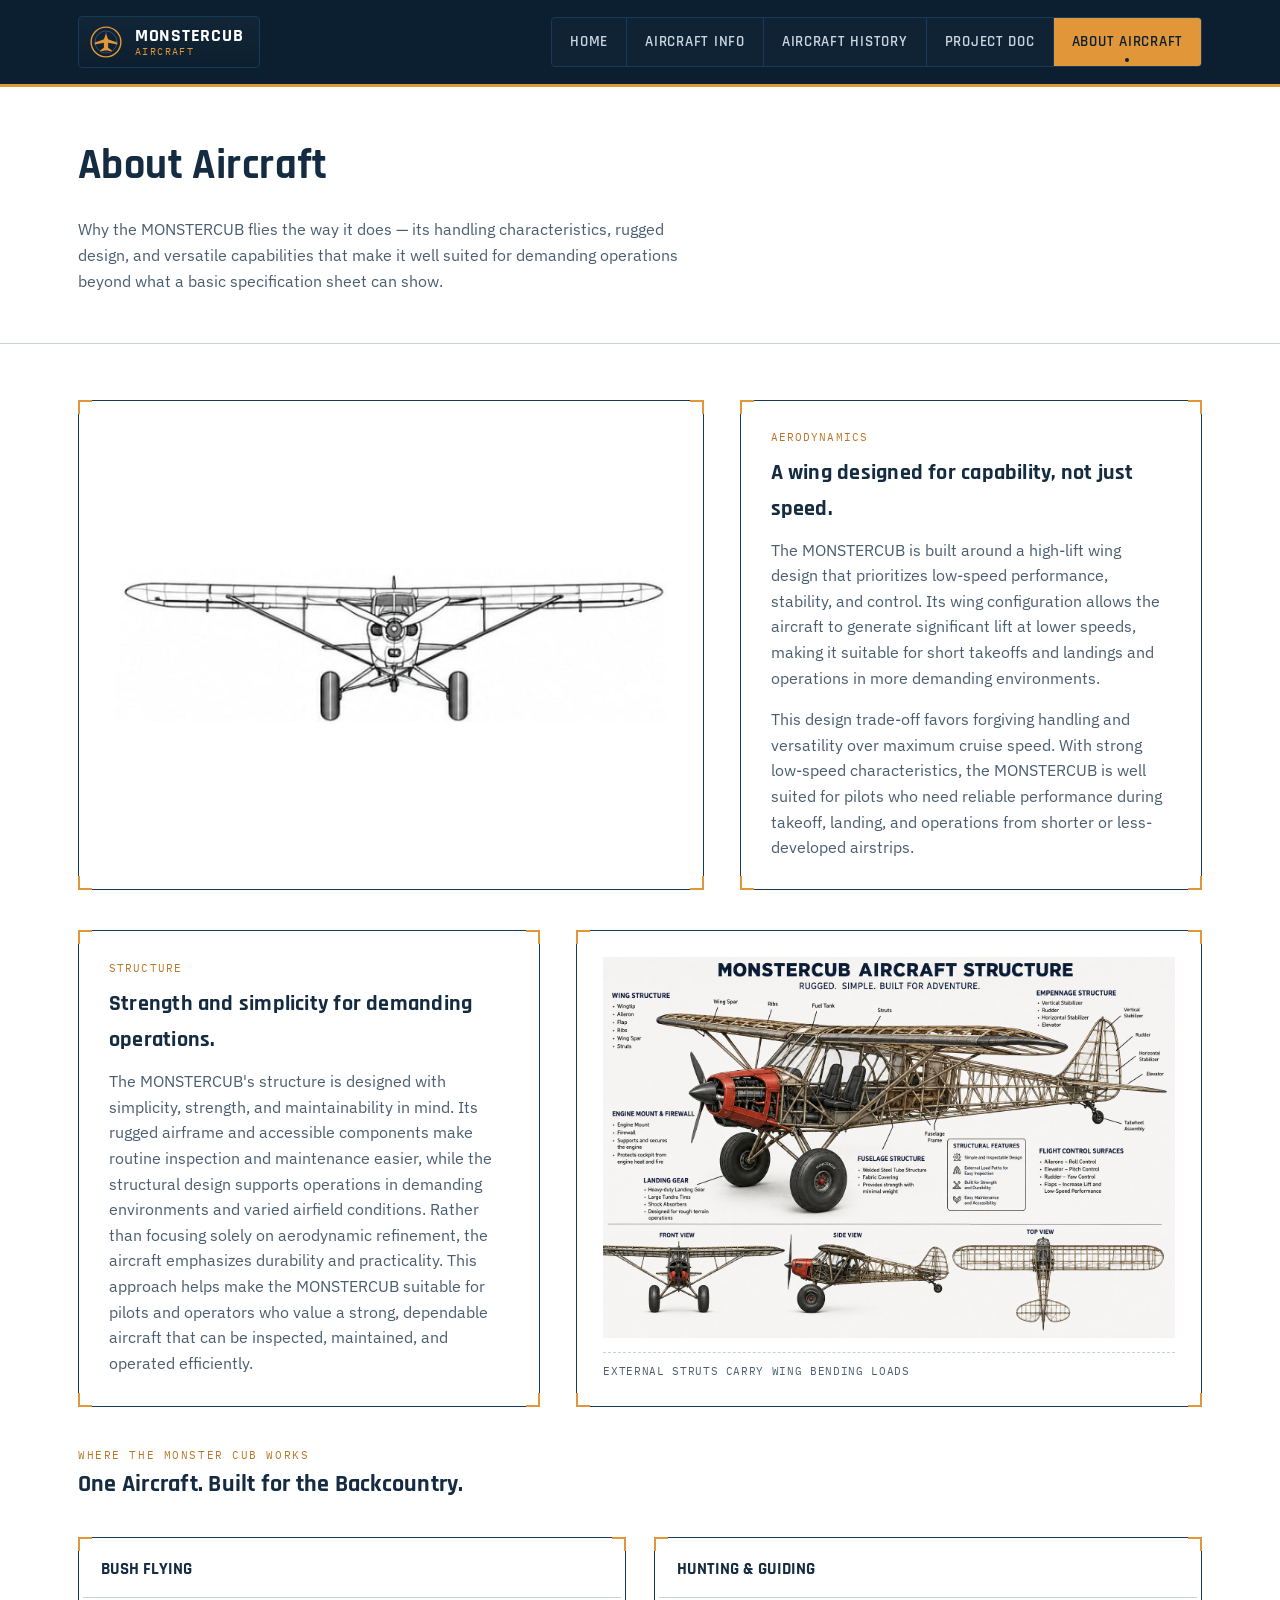
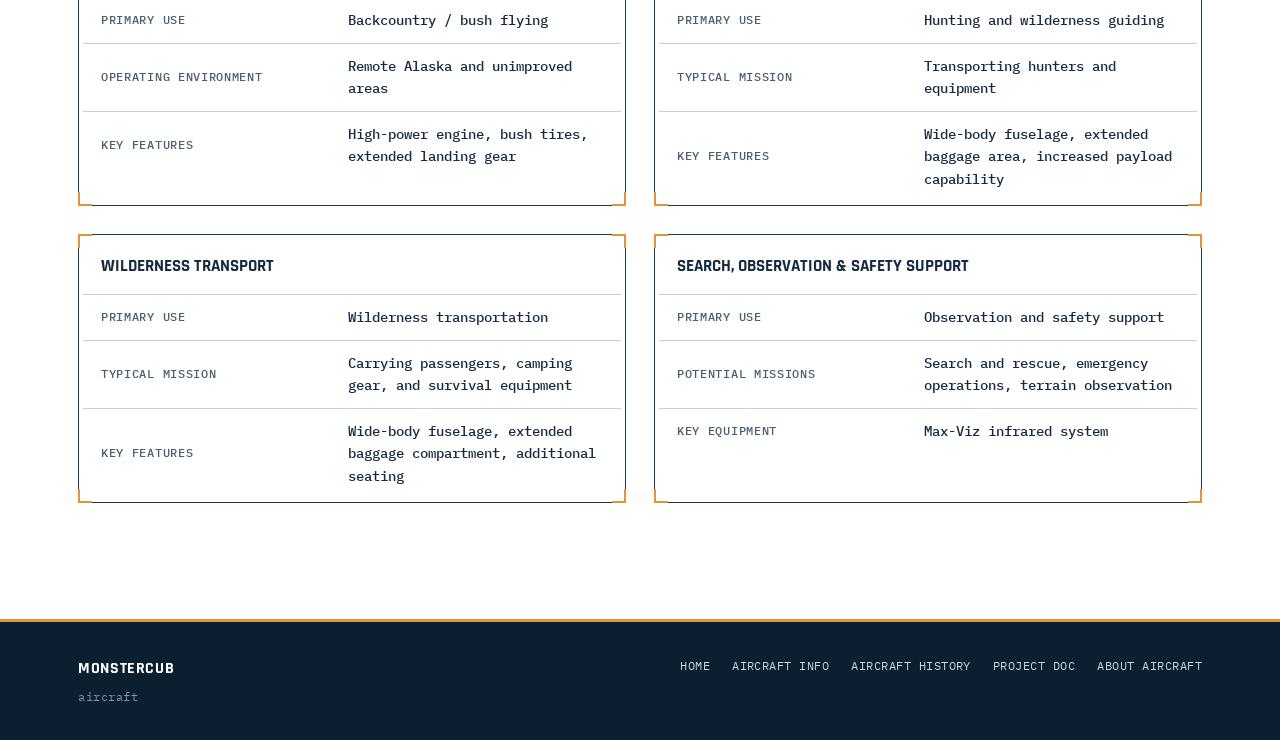
==== commit fd4fb460: "Update about-aircraft.html" ====
--- a/about-aircraft.html
+++ b/about-aircraft.html
@@ -64,7 +64,7 @@
         <div class="figure plate">
           <span class="tick-br"></span><span class="tick-bl"></span>
           
-          <img src="pic1-mostercub-structure" alt="pic1">
+          <img src="pic1-mostercub-structure.jpeg" alt="pic1">
 
           <div class="cap">External struts carry wing bending loads</div>
         </div>
